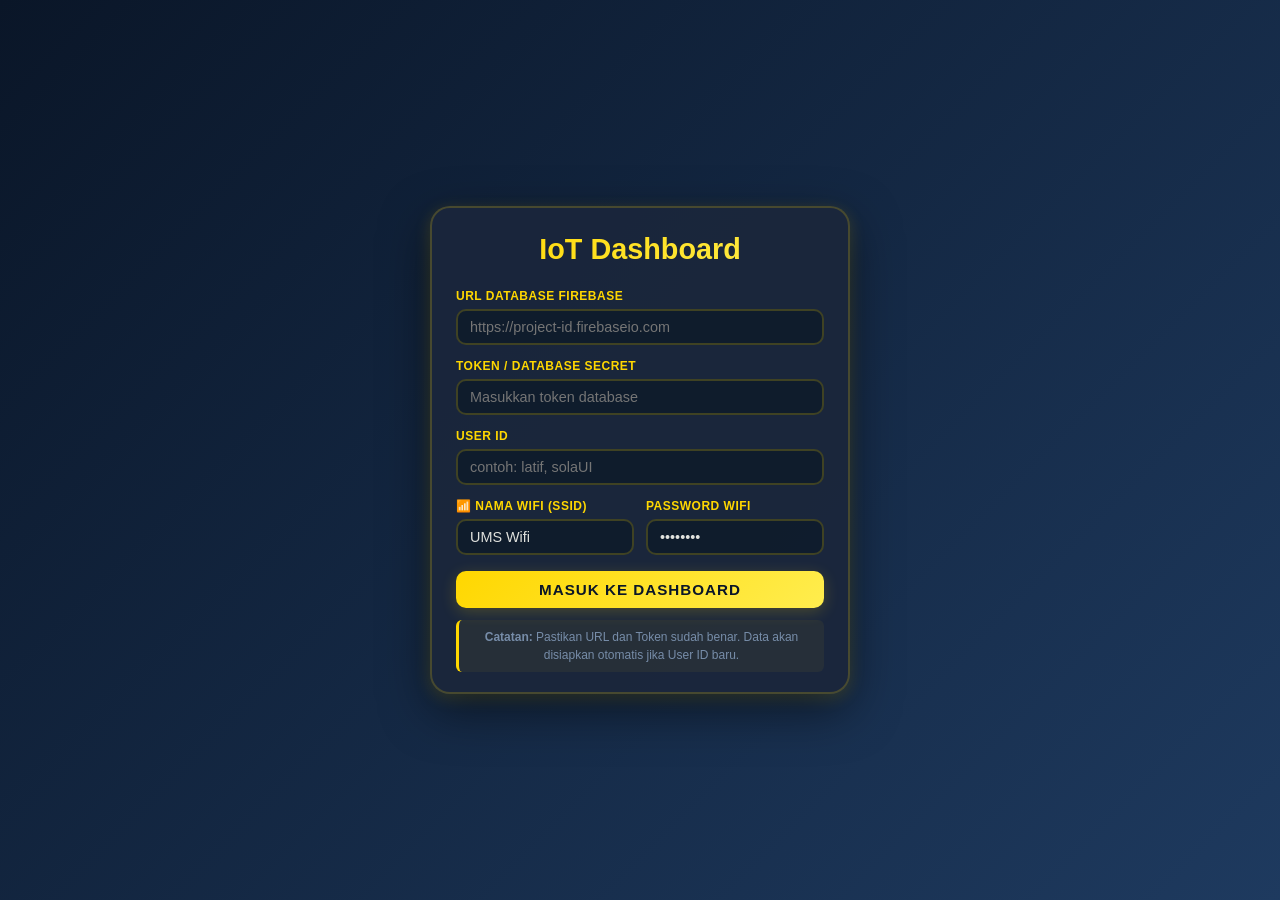
==== login.html @ 9d9da923 "Initial commit" ====
<!DOCTYPE html>
<html lang="id">
<head>
    <meta charset="UTF-8">
    <meta name="viewport" content="width=device-width, initial-scale=1.0">
    <title>Login - IoT Dashboard</title>
    <link rel="stylesheet" href="style.css">
</head>
<body>
    <div class="login-container">
        <div class="login-card">
            <h1>IoT Dashboard</h1>
            <p class="subtitle">  </p>
            
            <form id="login-form">
                <div class="form-group">
                    <label for="db-url">URL Database Firebase</label>
                    <input type="url" id="db-url" placeholder="https://project-id.firebaseio.com" required>
                </div>
                
                <div class="form-group">
                    <label for="db-secret">Token / Database Secret</label>
                    <input type="password" id="db-secret" placeholder="Masukkan token database" required>
                </div>
                
                <div class="form-group">
                    <label for="user-id">User ID</label>
                    <input type="text" id="user-id" placeholder="contoh: latif, solaUI" required>
                </div>
				<!-- Tambahkan di dalam <form>, di atas User ID -->
				<!-- WiFi Credentials - Side by Side -->
				<div class="form-row">
					<div class="form-group">
						<label for="wifiSsid">📶 Nama WiFi (SSID)</label>
						<input type="text" id="wifiSsid" placeholder="UMS Wifi" value="UMS Wifi" required>
					</div>
					<div class="form-group">
						<label for="wifiPass"> Password WiFi</label>
						<input type="password" id="wifiPass" placeholder="ums.wifi" value="ums.wifi" required>
					</div>
				</div>
                
                <button type="submit" class="login-btn">Masuk ke Dashboard</button>
            </form>
            
            <div class="hint">
                <strong>Catatan:</strong> Pastikan URL dan Token sudah benar. Data akan disiapkan otomatis jika User ID baru.
            </div>
        </div>
    </div>

    <!-- OVERLAY ANIMASI (Tersembunyi secara default) -->
    <div id="loadingOverlay" class="loading-overlay hidden">
        <div class="spinner"></div>
        <p id="loadingText">Memverifikasi kredensial...</p>
    </div>

    <!-- Muat adduser.js DULUAN, baru login.js -->
    <script src="adduser.js"></script>
    <script src="login.js"></script>
</body>
</html>
---- style.css ----
/* ======================================
   CSS VARIABLES & RESET (Compact)
   ====================================== */
:root {
    /* Primary Colors */
    --primary-navy: #0a1628;
    --secondary-navy: #1e3a5f;
    --accent-navy: #2d5a87;
    
    /* Gold/Amber Colors */
    --primary-gold: #ffd700;
    --secondary-gold: #ffb700;
    --light-gold: #ffed4e;
    --dark-gold: #cc9900;
    
    /* Neutral Colors */
    --bg-dark: #0d1b2a;
    --bg-card: #1b263b;
    --bg-card-hover: #243447;
    --text-primary: #e0e1dd;
    --text-secondary: #778da9;
    --text-muted: #415a77;
    
    /* Status Colors */
    --success: #06ffa5;
    --success-dark: #04cc85;
    --danger: #ff006e;
    --danger-dark: #cc0058;
    --warning: #ffbe0b;
    --info: #00b4d8;
    
    /* Gradients */
    --gradient-gold: linear-gradient(135deg, var(--primary-gold) 0%, var(--light-gold) 100%);
    --gradient-navy: linear-gradient(135deg, var(--primary-navy) 0%, var(--secondary-navy) 100%);
    --gradient-card: linear-gradient(145deg, var(--bg-card) 0%, var(--bg-card-hover) 100%);
    
    /* Shadows */
    --shadow-sm: 0 2px 8px rgba(0, 0, 0, 0.3);
    --shadow-md: 0 8px 24px rgba(0, 0, 0, 0.4);
    --shadow-lg: 0 16px 48px rgba(0, 0, 0, 0.5);
    --shadow-gold: 0 4px 16px rgba(255, 215, 0, 0.2);
    
    /* Transitions */
    --transition-fast: 0.2s ease;
    --transition-normal: 0.3s ease;
    
    /* Border Radius (Reduced) */
    --radius-sm: 6px;
    --radius-md: 10px;
    --radius-lg: 14px;
    --radius-xl: 20px;
}

* {
    margin: 0;
    padding: 0;
    box-sizing: border-box;
}

/* ======================================
   BODY & BASE STYLES
   ====================================== */
body {
    font-family: 'Segoe UI', Tahoma, Geneva, Verdana, sans-serif;
    background: var(--gradient-navy);
    background-attachment: fixed;
    color: var(--text-primary);
    min-height: 100vh;
    line-height: 1.5;
    overflow-x: hidden;
}

/* ======================================
   LOGIN SCREEN STYLES (Super Compact)
   ====================================== */
.login-container {
    display: flex;
    justify-content: center;
    align-items: center;
    min-height: 100vh;
    padding: 16px;
    position: relative;
    z-index: 1;
}

.login-card {
    background: rgba(27, 38, 59, 0.95);
    padding: 20px 24px; /* Dikurangi dari 32px 28px */
    border-radius: var(--radius-xl);
    width: 100%;
    max-width: 420px;
    text-align: center;
    border: 2px solid rgba(255, 215, 0, 0.2);
    box-shadow: var(--shadow-lg), var(--shadow-gold);
    animation: slideUp 0.5s ease-out;
}

@keyframes slideUp {
    from { opacity: 0; transform: translateY(20px); }
    to { opacity: 1; transform: translateY(0); }
}

.login-card h1 {
    font-size: 1.8rem;
    margin-bottom: 4px; /* Dikurangi dari 8px */
    margin-top: 0; /* Pastikan tidak ada margin atas */
    background: var(--gradient-gold);
    -webkit-background-clip: text;
    -webkit-text-fill-color: transparent;
    background-clip: text;
    font-weight: 700;
}

.login-card .subtitle {
    color: var(--text-secondary);
    margin-bottom: 16px; /* Dikurangi dari 24px */
    font-size: 0.85rem;
}

.form-group {
    text-align: left;
    margin-bottom: 12px; /* Dikurangi dari 16px */
}

.form-row {
    display: grid;
    grid-template-columns: 1fr 1fr;
    gap: 12px; /* Dikurangi dari 16px */
    margin-bottom: 12px;
}

.form-row .form-group {
    margin-bottom: 0;
}

.form-group label {
    display: block;
    margin-bottom: 4px; /* Dikurangi dari 6px */
    color: var(--primary-gold);
    font-weight: 600;
    font-size: 0.75rem; /* Dikurangi sedikit */
    text-transform: uppercase;
    letter-spacing: 0.5px;
}

.form-group input {
    width: 100%;
    padding: 8px 12px; /* Dikurangi dari 10px 14px */
    border-radius: var(--radius-md);
    border: 2px solid rgba(255, 215, 0, 0.2);
    background: rgba(13, 27, 42, 0.8);
    color: var(--text-primary);
    font-size: 0.9rem; /* Dikurangi dari 0.95rem */
    outline: none;
    transition: border-color var(--transition-normal), box-shadow var(--transition-normal), background var(--transition-normal);
}

.form-group input:focus {
    border-color: var(--primary-gold);
    box-shadow: 0 0 0 3px rgba(255, 215, 0, 0.15);
    background: rgba(13, 27, 42, 1);
}

.form-group small {
    display: block;
    margin-top: 4px;
    font-size: 0.75rem;
    color: var(--text-secondary);
}

.login-btn {
    width: 100%;
    padding: 10px; /* Dikurangi dari 12px */
    background: var(--gradient-gold);
    color: var(--primary-navy);
    border: none;
    border-radius: var(--radius-md);
    font-size: 0.95rem; /* Dikurangi dari 1rem */
    font-weight: 700;
    cursor: pointer;
    transition: transform var(--transition-normal), box-shadow var(--transition-normal);
    margin-top: 4px;
    text-transform: uppercase;
    letter-spacing: 1px;
    box-shadow: var(--shadow-gold);
}

.login-btn:hover {
    transform: translateY(-2px);
    box-shadow: 0 6px 20px rgba(255, 215, 0, 0.3);
}

.login-btn:active {
    transform: translateY(0);
}

.hint {
    margin-top: 12px; /* Dikurangi dari 16px */
    font-size: 0.75rem; /* Dikurangi dari 0.8rem */
    color: var(--text-secondary);
    padding: 8px; /* Dikurangi dari 10px */
    background: rgba(255, 215, 0, 0.05);
    border-radius: var(--radius-sm);
    border-left: 3px solid var(--primary-gold);
}

/* Responsive untuk layar kecil */
@media (max-width: 600px) {
    .login-card {
        padding: 16px 18px; /* Lebih compact lagi di mobile */
    }
    
    .login-card h1 {
        font-size: 1.6rem;
    }
    
    .form-row {
        grid-template-columns: 1fr;
        gap: 0;
    }
    
    .form-row .form-group {
        margin-bottom: 12px;
    }
}

@media (max-width: 480px) {
    .login-container {
        padding: 12px;
    }
    
    .login-card {
        padding: 14px 16px;
    }
}

/* ======================================
   DASHBOARD CONTAINER & HEADER (Compact)
   ====================================== */
.container {
    max-width: 1400px;
    margin: 0 auto;
    padding: 20px 16px;
    position: relative;
    z-index: 1;
}

header {
    display: flex;
    justify-content: space-between;
    align-items: center;
    margin-bottom: 24px;
    padding: 20px 24px;
    background: var(--gradient-card);
    border-radius: var(--radius-lg);
    border: 1px solid rgba(255, 215, 0, 0.15);
    box-shadow: var(--shadow-md);
    flex-wrap: wrap;
    gap: 12px;
}

header h1 {
    font-size: 1.6rem;
    background: var(--gradient-gold);
    -webkit-background-clip: text;
    -webkit-text-fill-color: transparent;
    background-clip: text;
    font-weight: 700;
}

.subtitle {
    color: var(--text-secondary);
    font-size: 0.85rem;
}

#user-display {
    margin-top: 4px;
    font-size: 0.8rem;
    color: var(--primary-gold);
    opacity: 0.9;
}

.header-actions {
    display: flex;
    gap: 8px;
    flex-wrap: wrap;
}

.settings-btn, .logout-btn {
    padding: 8px 16px;
    border-radius: var(--radius-md);
    font-size: 0.85rem;
    font-weight: 600;
    cursor: pointer;
    transition: transform var(--transition-normal), background var(--transition-normal), border-color var(--transition-normal);
    border: 2px solid transparent;
    display: flex;
    align-items: center;
    gap: 6px;
}

.settings-btn {
    background: rgba(255, 215, 0, 0.15);
    color: var(--primary-gold);
    border-color: rgba(255, 215, 0, 0.3);
}

.settings-btn:hover {
    background: rgba(255, 215, 0, 0.25);
    border-color: var(--primary-gold);
    transform: translateY(-2px);
}

.logout-btn {
    background: rgba(255, 0, 110, 0.15);
    color: var(--danger);
    border-color: rgba(255, 0, 110, 0.3);
}

.logout-btn:hover {
    background: rgba(255, 0, 110, 0.25);
    border-color: var(--danger);
    transform: translateY(-2px);
}

/* ======================================
   DASHBOARD GRID & WIDGETS (Compact)
   ====================================== */
.dashboard {
    display: grid;
    grid-template-columns: repeat(auto-fit, minmax(280px, 1fr));
    gap: 16px;
    margin-bottom: 24px;
}

.widget {
    background: var(--gradient-card);
    border-radius: var(--radius-lg);
    padding: 16px;
    box-shadow: var(--shadow-md);
    border: 1px solid rgba(255, 215, 0, 0.1);
    transition: transform var(--transition-normal), box-shadow var(--transition-normal), border-color var(--transition-normal);
    position: relative;
    overflow: hidden;
    animation: fadeIn 0.4s ease-out;
    will-change: transform;
}

@keyframes fadeIn {
    from { opacity: 0; transform: translateY(15px); }
    to { opacity: 1; transform: translateY(0); }
}

.widget::before {
    content: '';
    position: absolute;
    top: 0; left: 0; right: 0;
    height: 3px;
    background: var(--gradient-gold);
    opacity: 0.8;
}

.widget:hover {
    transform: translateY(-4px);
    box-shadow: var(--shadow-lg), 0 0 20px rgba(255, 215, 0, 0.1);
    border-color: rgba(255, 215, 0, 0.25);
}

.widget.hidden { display: none; }

.widget-header {
    display: flex;
    justify-content: space-between;
    align-items: center;
    margin-bottom: 12px;
    padding-bottom: 10px;
    border-bottom: 1px solid rgba(255, 255, 255, 0.08);
}

.widget-title {
    font-size: 0.95rem;
    font-weight: 600;
    color: var(--primary-gold);
}

.widget-value {
    font-size: 1.2rem;
    font-weight: 700;
    background: var(--gradient-gold);
    -webkit-background-clip: text;
    -webkit-text-fill-color: transparent;
    background-clip: text;
}

/* ======================================
   GAUGE WIDGETS (Compact)
   ====================================== */
.gauge-container {
    display: flex;
    justify-content: center;
    align-items: center;
    padding: 12px 0;
}

.gauge-circle {
    position: relative;
    width: 130px;
    height: 130px;
}

.gauge-circle svg {
    transform: rotate(-90deg);
    width: 100%;
    height: 100%;
}

.gauge-bg {
    fill: none;
    stroke: rgba(255, 255, 255, 0.08);
    stroke-width: 10;
}

.gauge-fill {
    fill: none;
    stroke: var(--primary-gold);
    stroke-width: 10;
    stroke-linecap: round;
    stroke-dasharray: 284;
    stroke-dashoffset: 284;
    transition: stroke-dashoffset 0.5s ease-out;
    will-change: stroke-dashoffset;
}

.gauge-text {
    position: absolute;
    top: 50%; left: 50%;
    transform: translate(-50%, -50%);
    text-align: center;
}

.gauge-text span {
    font-size: 1.8rem;
    font-weight: 700;
    color: var(--primary-gold);
    display: block;
    line-height: 1;
}

.gauge-text small {
    display: block;
    font-size: 0.8rem;
    color: var(--text-secondary);
    margin-top: 2px;
}

/* ======================================
   HORIZONTAL LEVEL WIDGETS (Compact)
   ====================================== */
.hlevel-bar {
    width: 100%;
    height: 28px;
    background: rgba(255, 255, 255, 0.06);
    border-radius: var(--radius-md);
    overflow: hidden;
    margin: 12px 0;
    box-shadow: inset 0 2px 8px rgba(0, 0, 0, 0.4);
}

.hlevel-fill {
    height: 100%;
    background: linear-gradient(90deg, var(--success) 0%, var(--primary-gold) 100%);
    width: 0%;
    transition: width 0.5s ease-out;
    will-change: width;
    border-radius: var(--radius-md);
}

.hlevel-label {
    display: flex;
    justify-content: space-between;
    font-size: 0.8rem;
    color: var(--text-secondary);
    font-weight: 500;
}

/* ======================================
   INDICATOR & SWITCH WIDGETS (Compact)
   ====================================== */
.indicator-content {
    text-align: center;
    padding: 20px 16px;
    background: rgba(255, 215, 0, 0.05);
    border-radius: var(--radius-md);
    border: 1px solid rgba(255, 215, 0, 0.15);
}

.indicator-text {
    font-size: 1.3rem;
    font-weight: 700;
    color: var(--text-primary);
    text-transform: uppercase;
    letter-spacing: 1px;
}

.switch-container {
    display: flex;
    justify-content: center;
    padding: 12px 0;
}

.switch {
    position: relative;
    display: inline-block;
    width: 56px;
    height: 30px;
}

.switch input {
    opacity: 0;
    width: 0;
    height: 0;
}

.slider {
    position: absolute;
    cursor: pointer;
    top: 0; left: 0; right: 0; bottom: 0;
    background: rgba(255, 255, 255, 0.1);
    transition: background var(--transition-normal), border-color var(--transition-normal);
    border-radius: 30px;
    border: 2px solid rgba(255, 215, 0, 0.2);
}

.slider:before {
    position: absolute;
    content: "";
    height: 20px;
    width: 20px;
    left: 3px;
    bottom: 3px;
    background: var(--text-secondary);
    transition: transform var(--transition-normal), background var(--transition-normal);
    border-radius: 50%;
}

input:checked + .slider {
    background: rgba(255, 215, 0, 0.2);
    border-color: var(--primary-gold);
}

input:checked + .slider:before {
    transform: translateX(26px);
    background: var(--primary-gold);
}

/* ======================================
   ALERT WIDGETS (Compact)
   ====================================== */
.alert-content {
    display: flex;
    align-items: center;
    justify-content: center;
    gap: 14px;
    padding: 16px 14px;
    background: rgba(6, 255, 165, 0.08);
    border-radius: var(--radius-md);
    border: 2px solid rgba(6, 255, 165, 0.3);
    transition: border-color 0.5s ease, background 0.5s ease;
}

.alert-content.danger {
    background: rgba(255, 0, 110, 0.08);
    border-color: rgba(255, 0, 110, 0.3);
    animation: pulse-light 1.5s infinite;
}

@keyframes pulse-light {
    0%, 100% { 
        border-color: rgba(255, 0, 110, 0.3); 
        background: rgba(255, 0, 110, 0.08);
    }
    50% { 
        border-color: rgba(255, 0, 110, 0.8); 
        background: rgba(255, 0, 110, 0.15);
    }
}

.alert-icon { font-size: 2.4rem; line-height: 1; }
.alert-text { font-size: 1rem; font-weight: 700; color: var(--success); }
.alert-content.danger .alert-text { color: var(--danger); }

/* ======================================
   MODAL STYLES (Compact)
   ====================================== */
.modal {
    display: none;
    position: fixed;
    z-index: 1000;
    left: 0; top: 0;
    width: 100%; height: 100%;
    background-color: rgba(10, 22, 40, 0.95);
    animation: fadeIn 0.2s ease;
}

.modal.active {
    display: flex;
    justify-content: center;
    align-items: center;
    padding: 16px;
}

.modal-content {
    background: var(--gradient-card);
    border-radius: var(--radius-xl);
    width: 100%;
    max-width: 500px;
    max-height: 85vh;
    overflow-y: auto;
    border: 2px solid rgba(255, 215, 0, 0.25);
    box-shadow: var(--shadow-lg), var(--shadow-gold);
    animation: slideUp 0.3s ease-out;
}

.modal-header {
    display: flex;
    justify-content: space-between;
    align-items: center;
    padding: 16px 20px;
    border-bottom: 2px solid rgba(255, 215, 0, 0.15);
}

.modal-header h2 {
    color: var(--primary-gold);
    font-size: 1.2rem;
    font-weight: 700;
}

.close-btn {
    background: none;
    border: none;
    color: var(--text-secondary);
    font-size: 1.8rem;
    cursor: pointer;
    transition: color var(--transition-fast), background var(--transition-fast);
    width: 32px; height: 32px;
    display: flex;
    align-items: center;
    justify-content: center;
    border-radius: var(--radius-sm);
}

.close-btn:hover {
    color: var(--danger);
    background: rgba(255, 0, 110, 0.1);
}

.modal-body { padding: 16px 20px 20px; }

.setting-item {
    padding: 10px 12px;
    border-bottom: 1px solid rgba(255, 255, 255, 0.06);
    transition: background var(--transition-fast);
    border-radius: var(--radius-sm);
}

.setting-item:hover { background: rgba(255, 215, 0, 0.05); }
.setting-item:last-child { border-bottom: none; }

.setting-item label {
    display: flex;
    align-items: center;
    gap: 12px;
    cursor: pointer;
    font-size: 0.9rem;
    color: var(--text-primary);
    font-weight: 500;
}

.setting-item input[type="checkbox"] {
    width: 18px; height: 18px;
    cursor: pointer;
    accent-color: var(--primary-gold);
}

.setting-item span { flex: 1; }

/* ======================================
   SCROLLBAR & RESPONSIVE
   ====================================== */
::-webkit-scrollbar { width: 8px; }
::-webkit-scrollbar-track { background: var(--bg-dark); }
::-webkit-scrollbar-thumb {
    background: var(--accent-navy);
    border-radius: 4px;
    border: 2px solid var(--bg-dark);
}
::-webkit-scrollbar-thumb:hover { background: var(--primary-gold); }

@media (max-width: 768px) {
    header { flex-direction: column; text-align: center; padding: 16px; }
    header h1 { font-size: 1.4rem; }
    .header-actions { width: 100%; justify-content: center; }
    .dashboard { grid-template-columns: 1fr; gap: 12px; }
    .widget { padding: 14px; }
    .login-card { padding: 24px 20px; }
    .gauge-circle { width: 120px; height: 120px; }
    .gauge-text span { font-size: 1.6rem; }
}

@media (max-width: 480px) {
    .container { padding: 12px; }
    .widget { padding: 12px; }
    .widget-title { font-size: 0.9rem; }
    .widget-value { font-size: 1.1rem; }
}

.hidden { display: none !important; }

/* ======================================
   LOADING OVERLAY & ANIMATION
   ====================================== */
.loading-overlay {
    position: fixed;
    top: 0;
    left: 0;
    width: 100%;
    height: 100%;
    background-color: rgba(10, 22, 40, 0.95);
    display: flex;
    flex-direction: column;
    justify-content: center;
    align-items: center;
    z-index: 9999;
    transition: opacity 0.3s ease;
}

.loading-overlay.hidden {
    opacity: 0;
    pointer-events: none;
}

.spinner {
    width: 40px;
    height: 40px;
    border: 4px solid rgba(255, 215, 0, 0.2);
    border-top-color: var(--primary-gold);
    border-radius: 50%;
    animation: spin 0.8s linear infinite;
    margin-bottom: 16px;
}

@keyframes spin {
    to { transform: rotate(360deg); }
}

.loading-overlay p {
    color: var(--text-primary);
    font-size: 1rem;
    font-weight: 500;
    letter-spacing: 0.5px;
    animation: pulse-text 1.5s ease-in-out infinite;
}

@keyframes pulse-text {
    0%, 100% { opacity: 0.7; }
    50% { opacity: 1; }
}

/* ==========================================
   SETTINGS FULL PAGE LAYOUT (Compact)
   ========================================== */
.settings-page {
    display: flex;
    flex-direction: column;
    min-height: 100vh;
    background-color: var(--bg-primary, #0f172a);
    color: var(--text-primary, #f8fafc);
}

/* Header Settings */
.settings-header {
    display: flex;
    align-items: center;
    justify-content: space-between;
    padding: 12px 20px;
    background: rgba(0, 0, 0, 0.2);
    border-bottom: 1px solid rgba(255, 255, 255, 0.05);
    position: sticky;
    top: 0;
    z-index: 10;
}

.settings-header h1 {
    font-size: 1.1rem;
    margin: 0;
    font-weight: 600;
}

.icon-btn {
    background: transparent;
    border: none;
    color: var(--text-primary, #f8fafc);
    display: flex;
    align-items: center;
    gap: 6px;
    cursor: pointer;
    font-size: 0.9rem;
    padding: 6px;
    border-radius: 6px;
    transition: background 0.2s;
}

.icon-btn:hover {
    background: rgba(255, 255, 255, 0.1);
}

.spacer {
    width: 80px;
}

/* Konten Utama */
.settings-content {
    flex: 1;
    padding: 16px 20px;
    max-width: 1000px;
    margin: 0 auto;
    width: 100%;
    box-sizing: border-box;
    overflow-y: auto;
}

/* Group Widget */
.widget-group {
    background: rgba(255, 255, 255, 0.03);
    border: 1px solid rgba(255, 255, 255, 0.05);
    border-radius: 10px;
    padding: 16px;
    margin-bottom: 16px;
}

.widget-group h3 {
    margin-top: 0;
    margin-bottom: 12px;
    font-size: 1rem;
    color: var(--primary-gold, #fbbf24);
    border-bottom: 1px solid rgba(255, 255, 255, 0.05);
    padding-bottom: 8px;
}

/* Grid Checkbox */
.widget-grid {
    display: grid;
    grid-template-columns: repeat(auto-fill, minmax(200px, 1fr));
    gap: 10px;
}

/* Checkbox Label */
.checkbox-label {
    display: flex;
    align-items: center;
    gap: 10px;
    cursor: pointer;
    padding: 8px 10px;
    border-radius: 6px;
    background: rgba(0, 0, 0, 0.2);
    transition: all 0.2s;
    border: 1px solid transparent;
}

.checkbox-label:hover {
    background: rgba(255, 255, 255, 0.05);
    border-color: rgba(255, 255, 255, 0.1);
}

.checkbox-label input[type="checkbox"] {
    width: 16px;
    height: 16px;
    accent-color: var(--primary-gold, #fbbf24);
    cursor: pointer;
}

.checkbox-label span {
    font-size: 0.85rem;
}

.key-hint {
    font-size: 0.7rem;
    opacity: 0.5;
    font-weight: normal;
}

/* Footer Sticky */
.settings-footer {
    padding: 12px 20px;
    background: rgba(0, 0, 0, 0.3);
    border-top: 1px solid rgba(255, 255, 255, 0.05);
    display: flex;
    justify-content: flex-end;
    position: sticky;
    bottom: 0;
    z-index: 10;
}

.primary-btn {
    background: var(--primary-gold, #fbbf24);
    color: #000;
    border: none;
    padding: 10px 24px;
    border-radius: 6px;
    font-weight: 600;
    font-size: 0.9rem;
    cursor: pointer;
    transition: opacity 0.2s;
}

.primary-btn:hover {
    opacity: 0.9;
}

/* Status States */
.loading-state, .empty-state, .error-state {
    text-align: center;
    padding: 24px;
    opacity: 0.7;
    font-size: 0.95rem;
}
.error-state { color: #ef4444; }

/* Mobile Responsive */
@media (max-width: 600px) {
    .widget-grid {
        grid-template-columns: 1fr;
    }
    .settings-header h1 {
        font-size: 0.95rem;
    }
}

/* Form Row untuk layout side-by-side */
.form-row {
    display: grid;
    grid-template-columns: 1fr 1fr;
    gap: 12px;
    margin-bottom: 12px;
}

.form-row .form-group {
    margin-bottom: 0;
}

/* Responsive: tetap berdampingan di mobile, tapi lebih kecil */
@media (max-width: 600px) {
    .form-row {
        grid-template-columns: 1fr 1fr; /* Tetap 2 kolom */
        gap: 8px; /* Gap lebih kecil */
    }
    
    .form-row .form-group {
        margin-bottom: 0;
    }
    
    .form-row .form-group label {
        font-size: 0.7rem; /* Label lebih kecil */
    }
    
    .form-row .form-group input {
        padding: 6px 8px; /* Input lebih compact */
        font-size: 0.8rem;
    }
}

/* Untuk layar sangat kecil (< 400px), baru jadi vertikal */
@media (max-width: 400px) {
    .form-row {
        grid-template-columns: 1fr;
        gap: 0;
    }
    
    .form-row .form-group {
        margin-bottom: 12px;
    }
}

/* ======================================
   DISPLAY WIDGET (Auto-Send)
   ====================================== */
.display-widget .display-content {
    padding: 4px 0;
}

.display-input {
    width: 100%;
    padding: 12px 16px;
    border-radius: var(--radius-md);
    border: 2px solid rgba(255, 215, 0, 0.2);
    background: rgba(13, 27, 42, 0.6);
    color: var(--text-primary);
    font-size: 0.95rem;
    outline: none;
    transition: all 0.3s ease;
}

.display-input:focus {
    border-color: var(--primary-gold);
    background: rgba(13, 27, 42, 0.9);
    box-shadow: 0 0 0 3px rgba(255, 215, 0, 0.1);
}

.display-input::placeholder {
    color: rgba(255, 255, 255, 0.4);
    font-style: italic;
}

/* Status indicator (checkmark) */
.display-status {
    font-size: 1.2rem;
    font-weight: bold;
    opacity: 0;
    transition: opacity 0.3s;
}

.display-status:not(:empty) {
    opacity: 1;
}
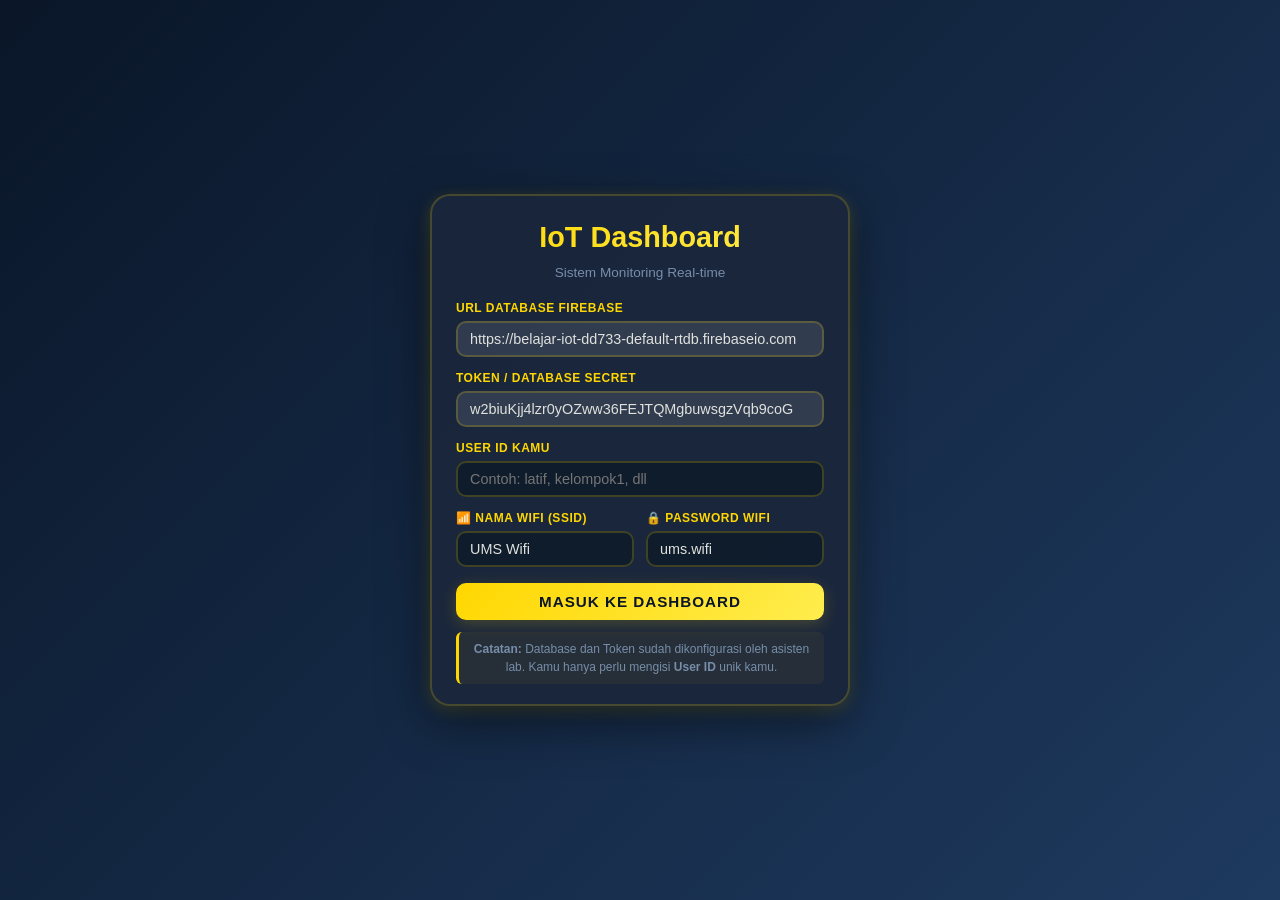
==== commit ab9e1a4b: "Update login form and WiFi credentials section" ====
--- a/login.html
+++ b/login.html
@@ -10,41 +10,44 @@
     <div class="login-container">
         <div class="login-card">
             <h1>IoT Dashboard</h1>
-            <p class="subtitle">  </p>
+            <p class="subtitle">Sistem Monitoring Real-time</p>
             
             <form id="login-form">
+                <!-- URL Database (DIKUNCI / READONLY) -->
                 <div class="form-group">
                     <label for="db-url">URL Database Firebase</label>
-                    <input type="url" id="db-url" placeholder="https://project-id.firebaseio.com" required>
+                    <input type="text" id="db-url" value="https://belajar-iot-dd733-default-rtdb.firebaseio.com" readonly required style="background: rgba(255, 255, 255, 0.1); cursor: not-allowed;">
                 </div>
                 
+                <!-- Token / Secret (DIKUNCI / READONLY) -->
                 <div class="form-group">
                     <label for="db-secret">Token / Database Secret</label>
-                    <input type="password" id="db-secret" placeholder="Masukkan token database" required>
+                    <input type="text" id="db-secret" value="w2biuKjj4lzr0yOZww36FEJTQMgbuwsgzVqb9coG" readonly required style="background: rgba(255, 255, 255, 0.1); cursor: not-allowed;">
                 </div>
                 
+                <!-- User ID (WAJIB DIISI SISWA) -->
                 <div class="form-group">
-                    <label for="user-id">User ID</label>
-                    <input type="text" id="user-id" placeholder="contoh: latif, solaUI" required>
+                    <label for="user-id">User ID Kamu</label>
+                    <input type="text" id="user-id" placeholder="Contoh: latif, kelompok1, dll" required>
                 </div>
-				<!-- Tambahkan di dalam <form>, di atas User ID -->
-				<!-- WiFi Credentials - Side by Side -->
-				<div class="form-row">
-					<div class="form-group">
-						<label for="wifiSsid">📶 Nama WiFi (SSID)</label>
-						<input type="text" id="wifiSsid" placeholder="UMS Wifi" value="UMS Wifi" required>
-					</div>
-					<div class="form-group">
-						<label for="wifiPass"> Password WiFi</label>
-						<input type="password" id="wifiPass" placeholder="ums.wifi" value="ums.wifi" required>
-					</div>
-				</div>
+
+                <!-- WiFi Credentials - Side by Side (Sudah terisi default) -->
+                <div class="form-row">
+                    <div class="form-group">
+                        <label for="wifiSsid">📶 Nama WiFi (SSID)</label>
+                        <input type="text" id="wifiSsid" value="UMS Wifi" required>
+                    </div>
+                    <div class="form-group">
+                        <label for="wifiPass">🔒 Password WiFi</label>
+                        <input type="text" id="wifiPass" value="ums.wifi" required>
+                    </div>
+                </div>
                 
                 <button type="submit" class="login-btn">Masuk ke Dashboard</button>
             </form>
             
             <div class="hint">
-                <strong>Catatan:</strong> Pastikan URL dan Token sudah benar. Data akan disiapkan otomatis jika User ID baru.
+                <strong>Catatan:</strong> Database dan Token sudah dikonfigurasi oleh asisten lab. Kamu hanya perlu mengisi <strong>User ID</strong> unik kamu.
             </div>
         </div>
     </div>
@@ -52,7 +55,7 @@
     <!-- OVERLAY ANIMASI (Tersembunyi secara default) -->
     <div id="loadingOverlay" class="loading-overlay hidden">
         <div class="spinner"></div>
-        <p id="loadingText">Memverifikasi kredensial...</p>
+        <p id="loadingText">Memverifikasi kredensial & menyiapkan data...</p>
     </div>
 
     <!-- Muat adduser.js DULUAN, baru login.js -->
